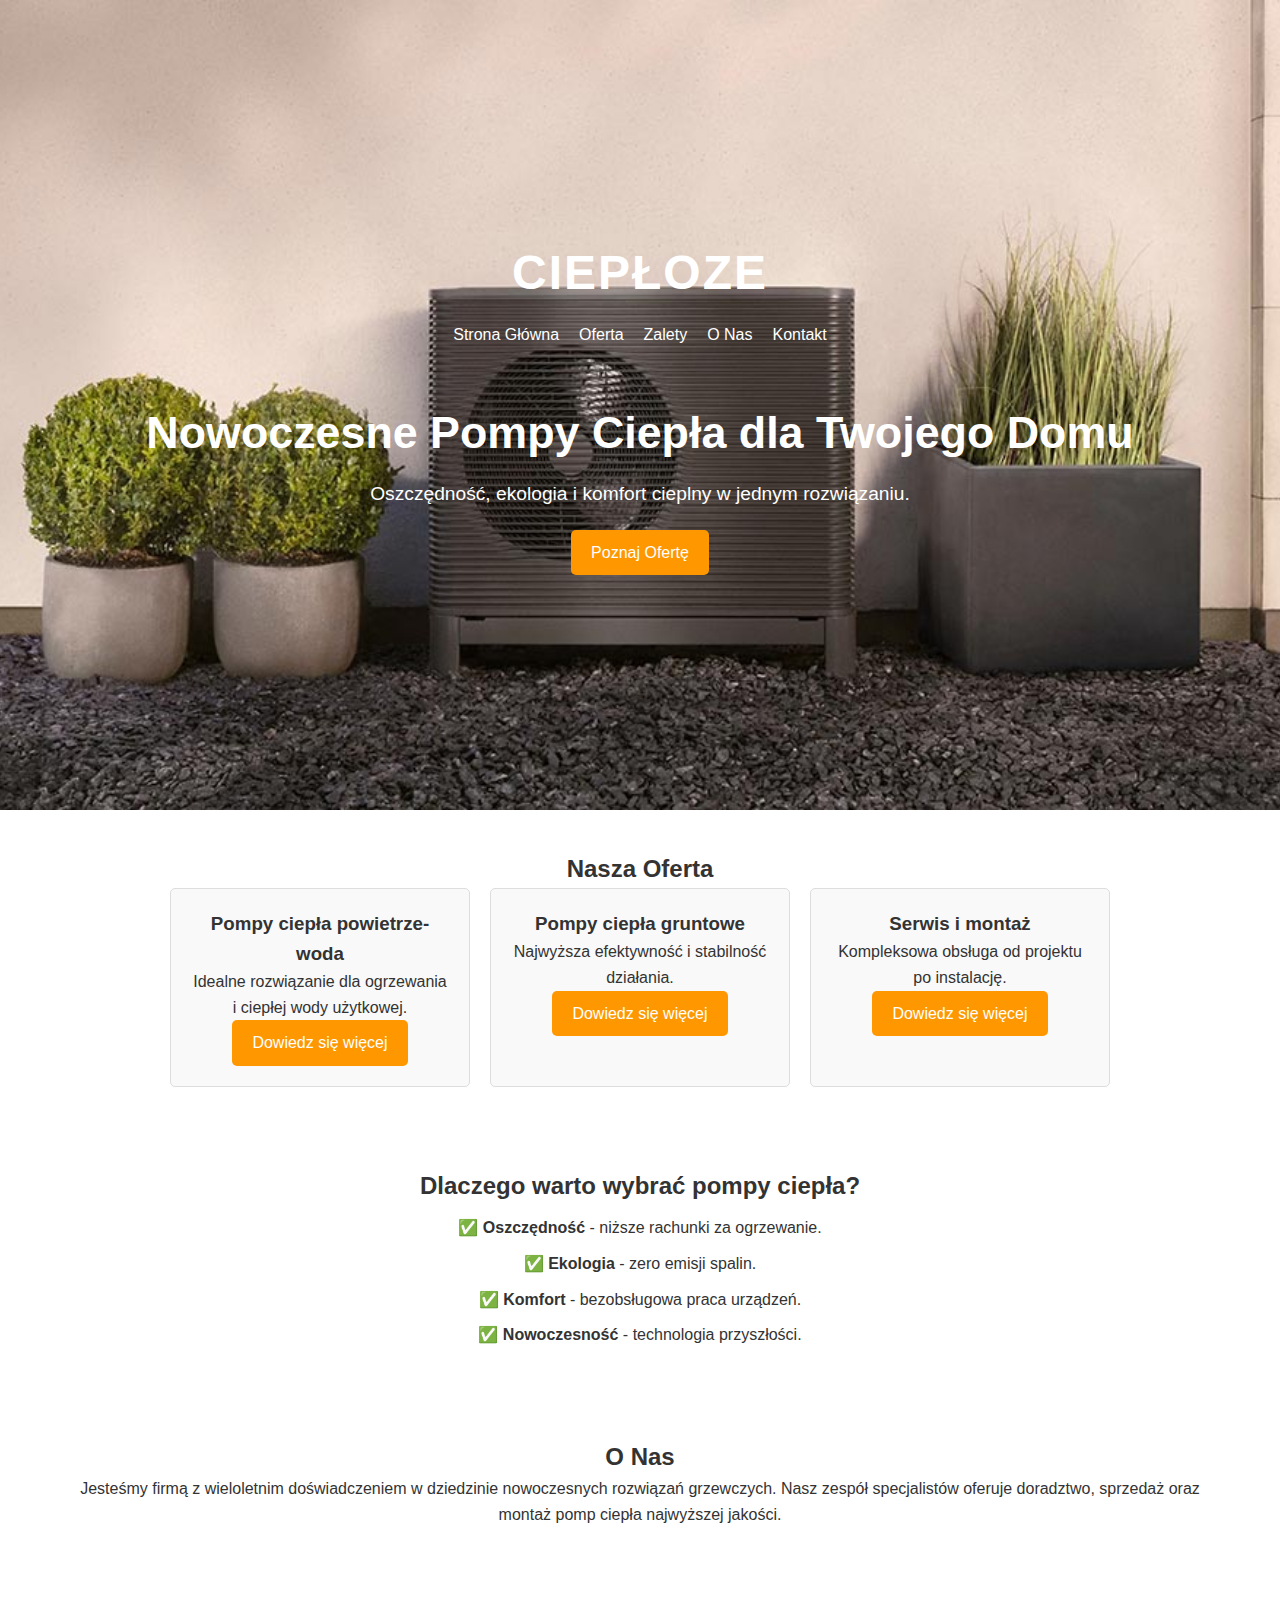
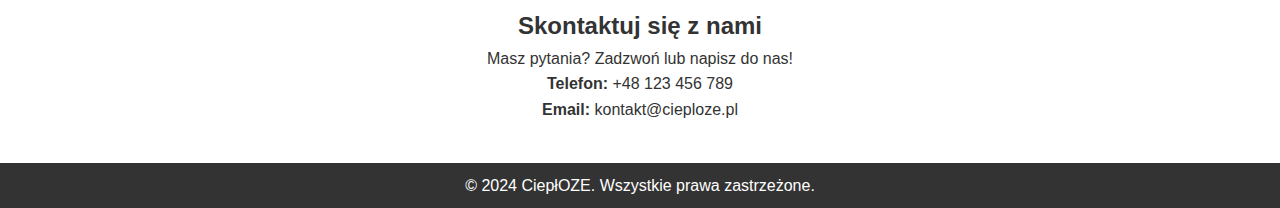
==== index.html @ ccee2fa7 "poprawki" ====
<!DOCTYPE html>
<html lang="pl">
<head>
    <meta charset="UTF-8">
    <meta name="viewport" content="width=device-width, initial-scale=1.0">
    <meta name="description" content="Profesjonalna firma zajmująca się montażem i sprzedażą pomp ciepła.">
    <title>CiepłOZE - Pompy Ciepła</title>
    <link rel="stylesheet" href="style.css">
    <link rel="icon" href="images/favicon.png" type="image/png">
</head>
<body>
    <!-- Nagłówek -->
    <header>
        <div class="container">
            <nav>
                <div class="logo">CiepłOZE</div>
                <ul>
                    <li><a href="#home">Strona Główna</a></li>
                    <li><a href="#oferta">Oferta</a></li>
                    <li><a href="#zalety">Zalety</a></li>
                    <li><a href="#onas">O Nas</a></li>
                    <li><a href="#kontakt">Kontakt</a></li>
                </ul>
            </nav>
            <div class="hero" id="home">
                <h1>Nowoczesne Pompy Ciepła dla Twojego Domu</h1>
                <p>Oszczędność, ekologia i komfort cieplny w jednym rozwiązaniu.</p>
                <a href="#oferta" class="btn">Poznaj Ofertę</a>
            </div>
        </div>
    </header>

 <!-- Sekcja Oferta -->
<section id="oferta">
    <div class="container">
        <h2>Nasza Oferta</h2>
        <div class="oferta-grid">
            <div class="oferta-item">
                <h3>Pompy ciepła powietrze-woda</h3>
                <p>Idealne rozwiązanie dla ogrzewania i ciepłej wody użytkowej.</p>
                <a href="powietrzne.html" class="btn">Dowiedz się więcej</a>
            </div>
            <div class="oferta-item">
                <h3>Pompy ciepła gruntowe</h3>
                <p>Najwyższa efektywność i stabilność działania.</p>
                <a href="gruntowe.html" class="btn">Dowiedz się więcej</a>
            </div>
            <div class="oferta-item">
                <h3>Serwis i montaż</h3>
                <p>Kompleksowa obsługa od projektu po instalację.</p>
                <a href="serwis-montaz.html" class="btn">Dowiedz się więcej</a>
            </div>
        </div>
    </div>
</section>

    <!-- Sekcja Zalety -->
    <section id="zalety">
        <div class="container">
            <h2>Dlaczego warto wybrać pompy ciepła?</h2>
            <ul class="zalety-list">
                <li>✅ <strong>Oszczędność</strong> - niższe rachunki za ogrzewanie.</li>
                <li>✅ <strong>Ekologia</strong> - zero emisji spalin.</li>
                <li>✅ <strong>Komfort</strong> - bezobsługowa praca urządzeń.</li>
                <li>✅ <strong>Nowoczesność</strong> - technologia przyszłości.</li>
            </ul>
        </div>
    </section>

    <!-- Sekcja O Nas -->
    <section id="onas">
        <div class="container">
            <h2>O Nas</h2>
            <p>Jesteśmy firmą z wieloletnim doświadczeniem w dziedzinie nowoczesnych rozwiązań grzewczych. Nasz zespół specjalistów oferuje doradztwo, sprzedaż oraz montaż pomp ciepła najwyższej jakości.</p>
        </div>
    </section>

    <!-- Sekcja Kontakt -->
    <section id="kontakt">
        <div class="container">
            <h2>Skontaktuj się z nami</h2>
            <p>Masz pytania? Zadzwoń lub napisz do nas!</p>
            <p><strong>Telefon:</strong> <a href="tel:+48123456789">+48 123 456 789</a></p>
            <p><strong>Email:</strong> <a href="mailto:kontakt@cieploze.pl">kontakt@cieploze.pl</a></p>
        </div>
    </section>

    <!-- Stopka -->
    <footer>
        <div class="container">
            <p>&copy; 2024 CiepłOZE. Wszystkie prawa zastrzeżone.</p>
        </div>
    </footer>
</body>
</html>
---- style.css ----
/* Reset */
* {
    margin: 0;
    padding: 0;
    box-sizing: border-box;
}

body {
    font-family: Arial, sans-serif;
    line-height: 1.6;
    color: #333;
}

a {
    text-decoration: none;
    color: inherit;
}

ul {
    list-style: none;
}

.container {
    width: 90%;
    max-width: 1200px;
    margin: 0 auto;
}

/* Nagłówek */
header {
    background: url('images/1.png') no-repeat center center/cover;
    color: #fff;
    text-align: center;
    padding: 20px 0;
    min-height: 90vh;
    display: flex;
    flex-direction: column;
    justify-content: center;
}

header .logo {
    font-size: 3rem; /* Powiększenie napisu */
    font-weight: bold;
    text-transform: uppercase;
    letter-spacing: 2px;
}

nav ul {
    display: flex;
    justify-content: center;
    gap: 20px;
    margin: 10px 0;
}

.hero {
    margin-top: 50px;
}

.hero h1 {
    font-size: 2.8rem;
    margin-bottom: 10px;
}

.hero p {
    font-size: 1.2rem;
    margin: 10px 0 20px;
}

.btn {
    display: inline-block;
    background: #ff9800;
    color: #fff;
    padding: 10px 20px;
    border-radius: 5px;
    transition: 0.3s;
}

.btn:hover {
    background: #e68900;
}

/* Sekcja */
section {
    padding: 40px 0;
    text-align: center;
}

.h2 {
    font-family: Arial, sans-serif; /* or any desired font */
    /* other styles */
}

.oferta-grid {
    display: flex;
    gap: 20px;
    justify-content: center;
    flex-wrap: wrap;
}

.oferta-item {
    background: #f9f9f9;
    border: 1px solid #ddd;
    padding: 20px;
    flex: 1;
    max-width: 300px;
    border-radius: 5px;
    transition: 0.3s;
}

.oferta-item:hover {
    background: #e8f4fd;
    transform: translateY(-5px);
}

.zalety-list li {
    margin: 10px 0;
}

footer {
    background: #333;
    color: #fff;
    text-align: center;
    padding: 10px 0;
}
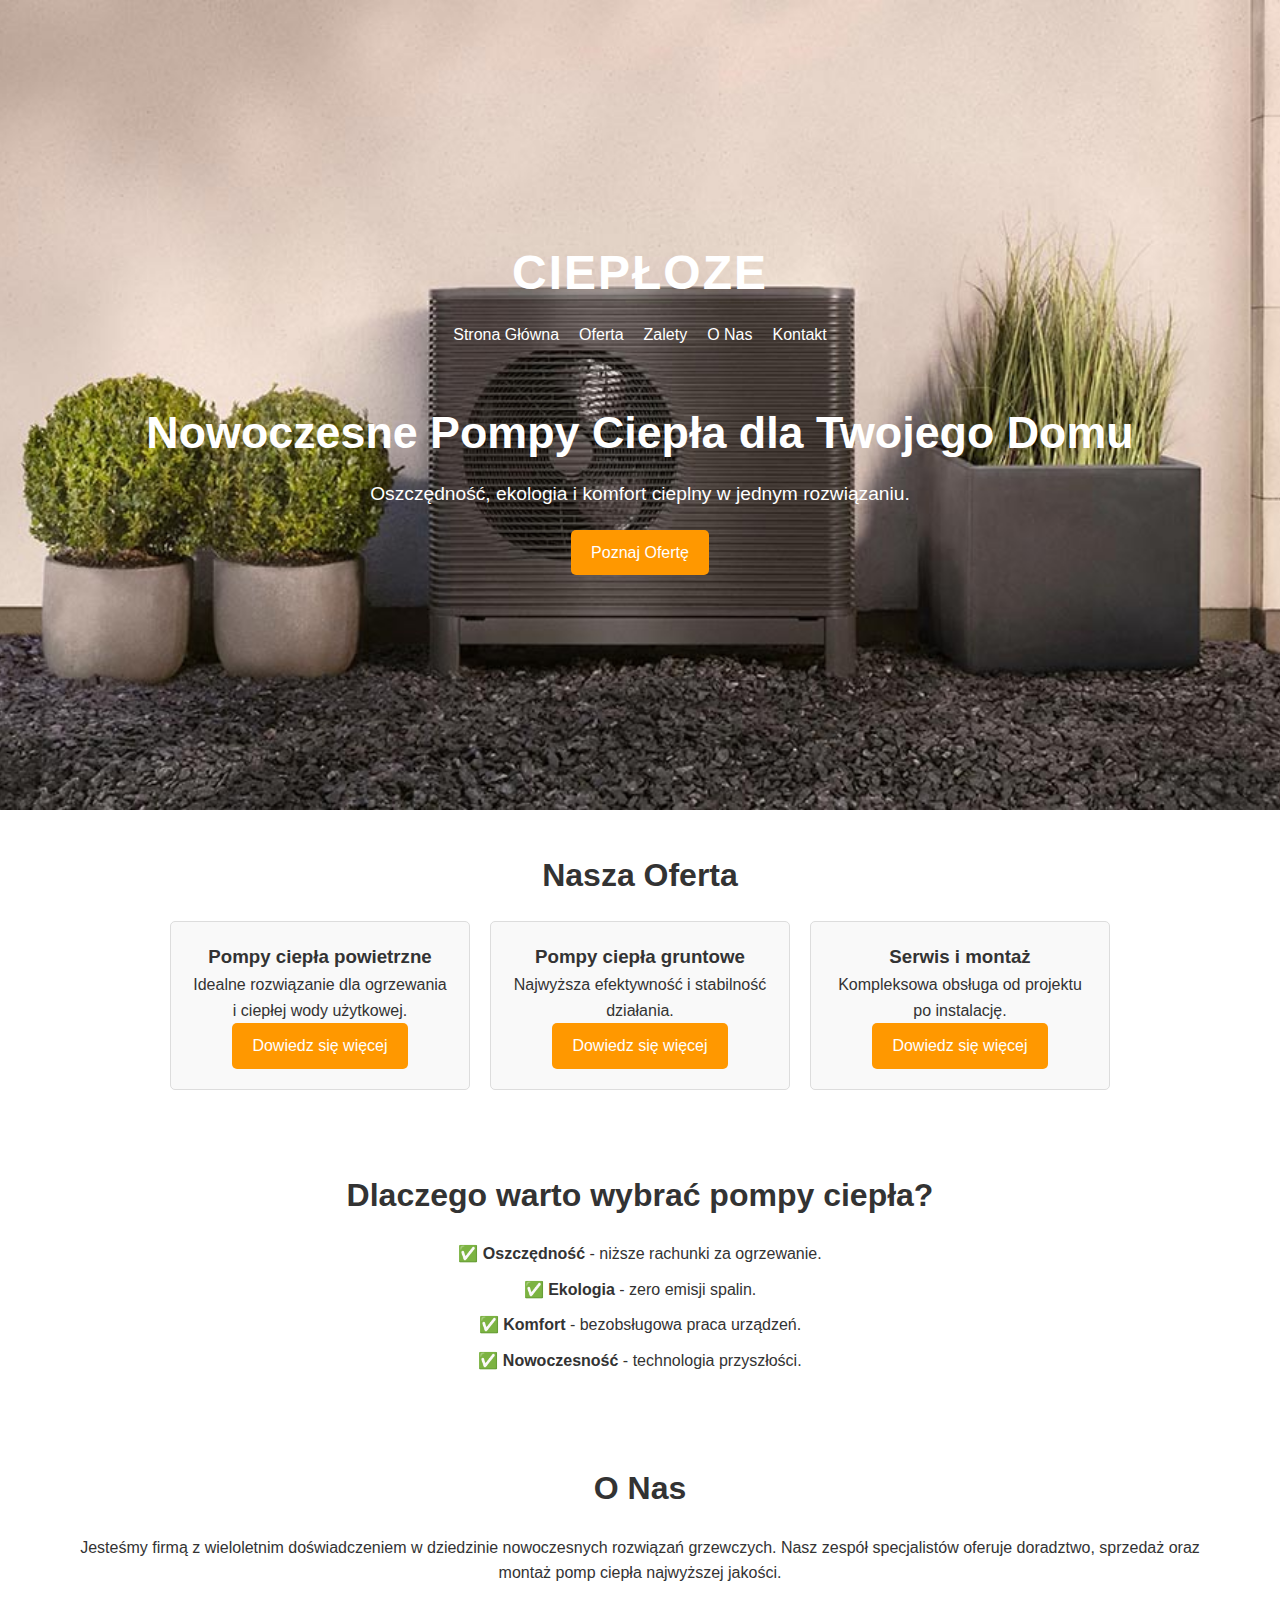
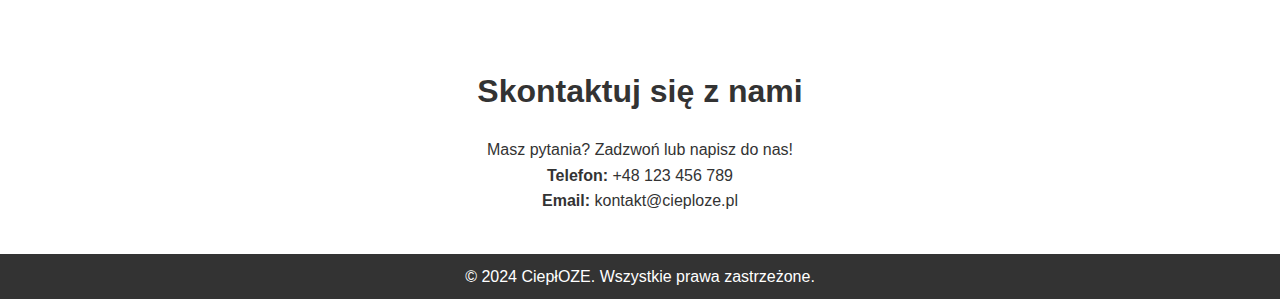
==== commit 35a2613d: "poprawki2" ====
--- a/index.html
+++ b/index.html
@@ -36,7 +36,7 @@
         <h2>Nasza Oferta</h2>
         <div class="oferta-grid">
             <div class="oferta-item">
-                <h3>Pompy ciepła powietrze-woda</h3>
+                <h3>Pompy ciepła powietrzne</h3>
                 <p>Idealne rozwiązanie dla ogrzewania i ciepłej wody użytkowej.</p>
                 <a href="powietrzne.html" class="btn">Dowiedz się więcej</a>
             </div>
--- a/style.css
+++ b/style.css
@@ -85,9 +85,9 @@
     text-align: center;
 }
 
-.h2 {
-    font-family: Arial, sans-serif; /* or any desired font */
-    /* other styles */
+h2 {
+    font-size: 2rem;
+    margin-bottom: 20px;
 }
 
 .oferta-grid {
@@ -122,3 +122,9 @@
     text-align: center;
     padding: 10px 0;
 }
+
+.title, .subtitle {
+    font-family: 'Arial', sans-serif; /* Przykładowa czcionka */
+    font-size: 24px; /* Przykładowy rozmiar czcionki */
+    font-weight: bold; /* Przykładowa grubość czcionki */
+}
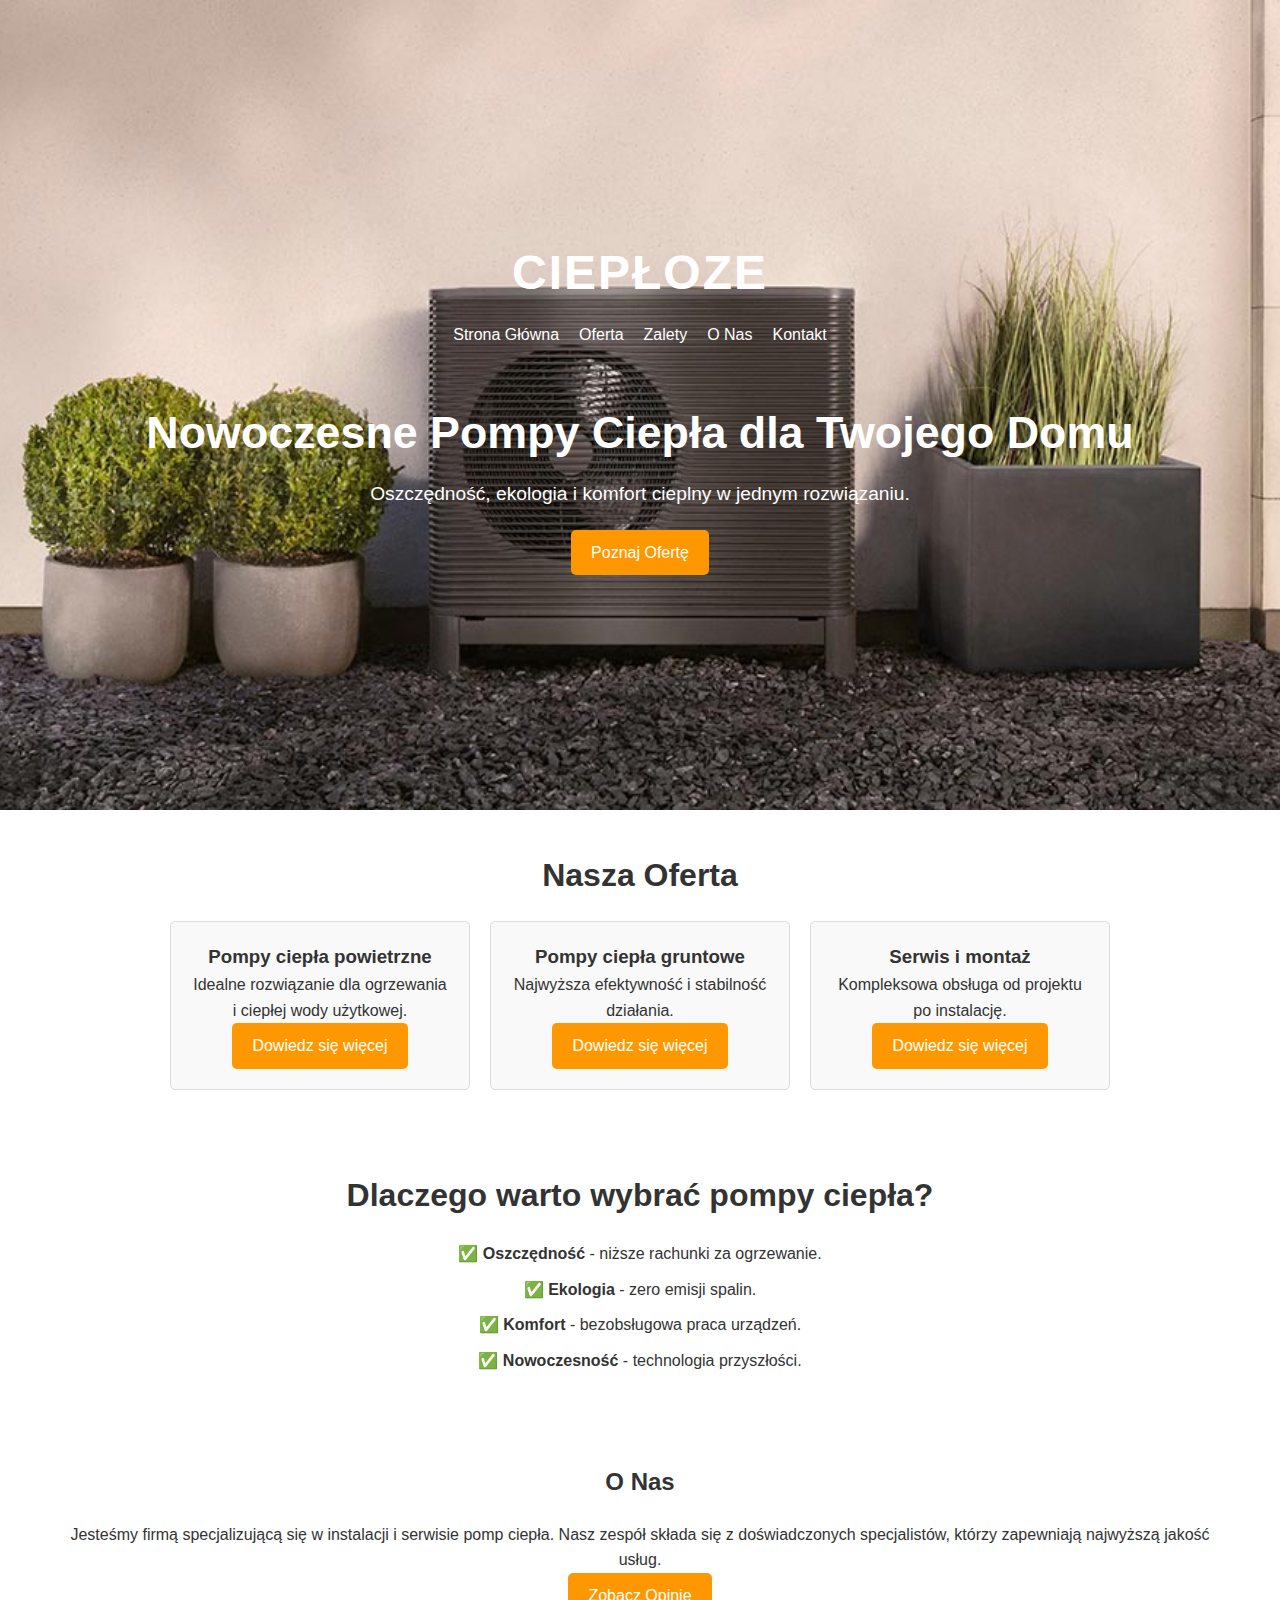
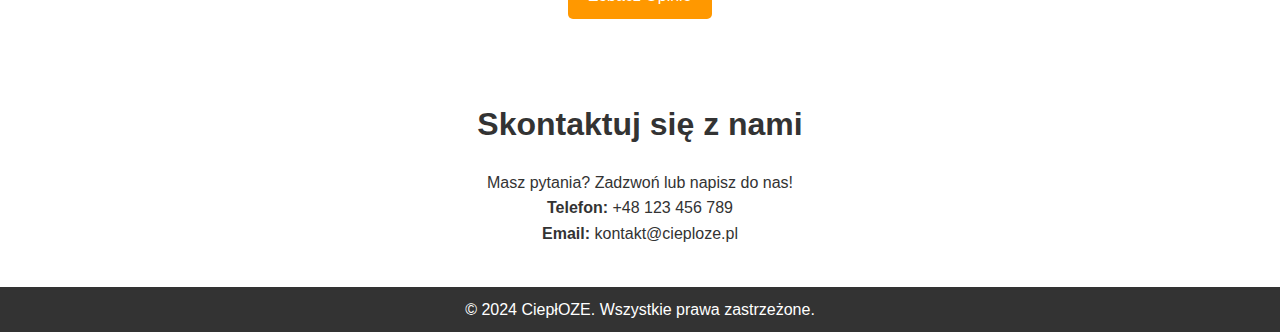
==== commit 87a64776: "poprawki3" ====
--- a/index.html
+++ b/index.html
@@ -18,7 +18,7 @@
                     <li><a href="#home">Strona Główna</a></li>
                     <li><a href="#oferta">Oferta</a></li>
                     <li><a href="#zalety">Zalety</a></li>
-                    <li><a href="#onas">O Nas</a></li>
+                    <li><a href="index.html#onas">O Nas</a></li>
                     <li><a href="#kontakt">Kontakt</a></li>
                 </ul>
             </nav>
@@ -70,8 +70,11 @@
     <!-- Sekcja O Nas -->
     <section id="onas">
         <div class="container">
-            <h2>O Nas</h2>
-            <p>Jesteśmy firmą z wieloletnim doświadczeniem w dziedzinie nowoczesnych rozwiązań grzewczych. Nasz zespół specjalistów oferuje doradztwo, sprzedaż oraz montaż pomp ciepła najwyższej jakości.</p>
+            <h2 class="title">O Nas</h2>
+            <p>
+                Jesteśmy firmą specjalizującą się w instalacji i serwisie pomp ciepła. Nasz zespół składa się z doświadczonych specjalistów, którzy zapewniają najwyższą jakość usług.
+            </p>
+            <a href="opinie.html" class="btn">Zobacz Opinie</a>
         </div>
     </section>
 
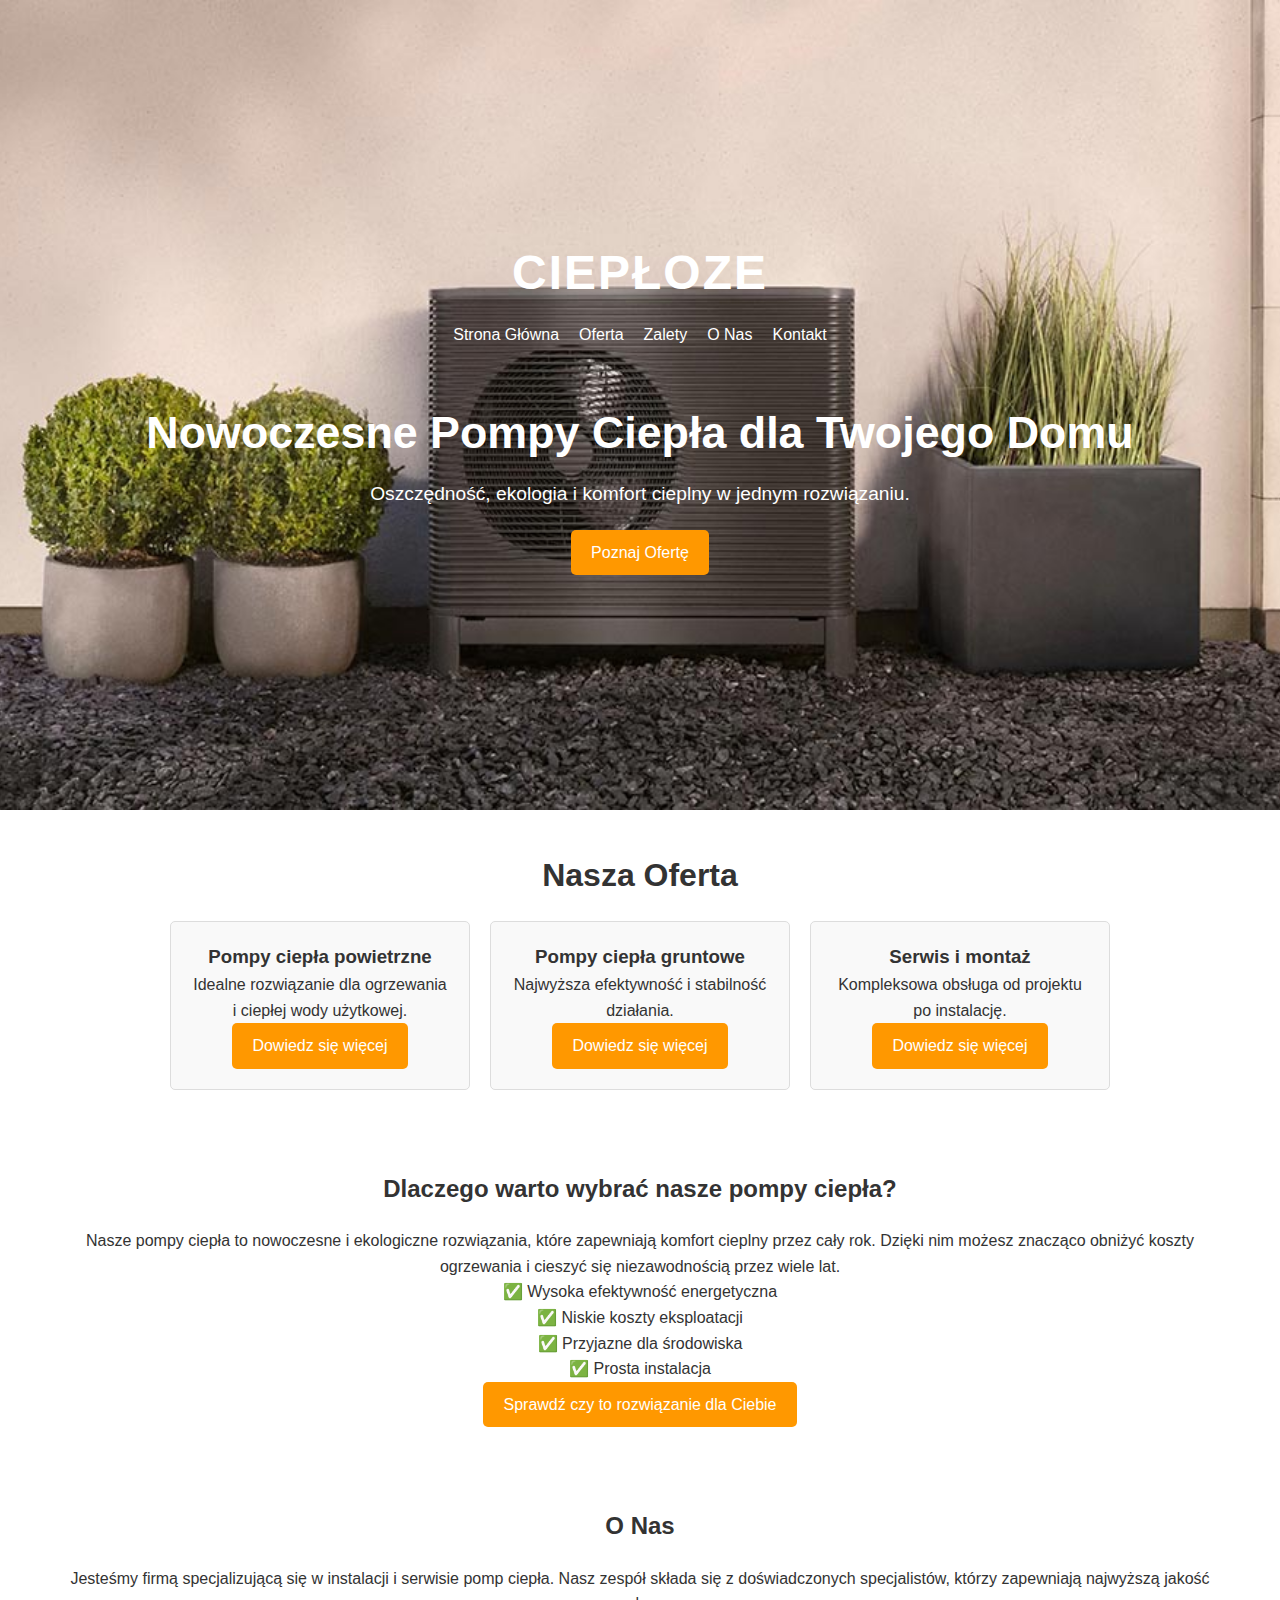
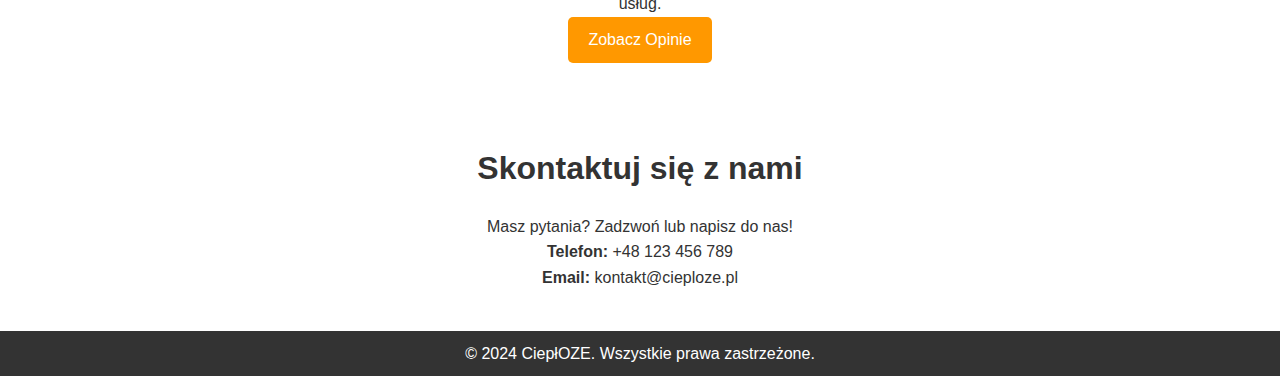
==== commit 04d4dce5: "kalkulator" ====
--- a/index.html
+++ b/index.html
@@ -57,13 +57,17 @@
     <!-- Sekcja Zalety -->
     <section id="zalety">
         <div class="container">
-            <h2>Dlaczego warto wybrać pompy ciepła?</h2>
-            <ul class="zalety-list">
-                <li>✅ <strong>Oszczędność</strong> - niższe rachunki za ogrzewanie.</li>
-                <li>✅ <strong>Ekologia</strong> - zero emisji spalin.</li>
-                <li>✅ <strong>Komfort</strong> - bezobsługowa praca urządzeń.</li>
-                <li>✅ <strong>Nowoczesność</strong> - technologia przyszłości.</li>
+            <h2 class="title">Dlaczego warto wybrać nasze pompy ciepła?</h2>
+            <p>
+                Nasze pompy ciepła to nowoczesne i ekologiczne rozwiązania, które zapewniają komfort cieplny przez cały rok. Dzięki nim możesz znacząco obniżyć koszty ogrzewania i cieszyć się niezawodnością przez wiele lat.
+            </p>
+            <ul>
+                <li>✅ Wysoka efektywność energetyczna</li>
+                <li>✅ Niskie koszty eksploatacji</li>
+                <li>✅ Przyjazne dla środowiska</li>
+                <li>✅ Prosta instalacja</li>
             </ul>
+            <a href="https://cieplo.net/" class="btn">Sprawdź czy to rozwiązanie dla Ciebie</a>
         </div>
     </section>
 
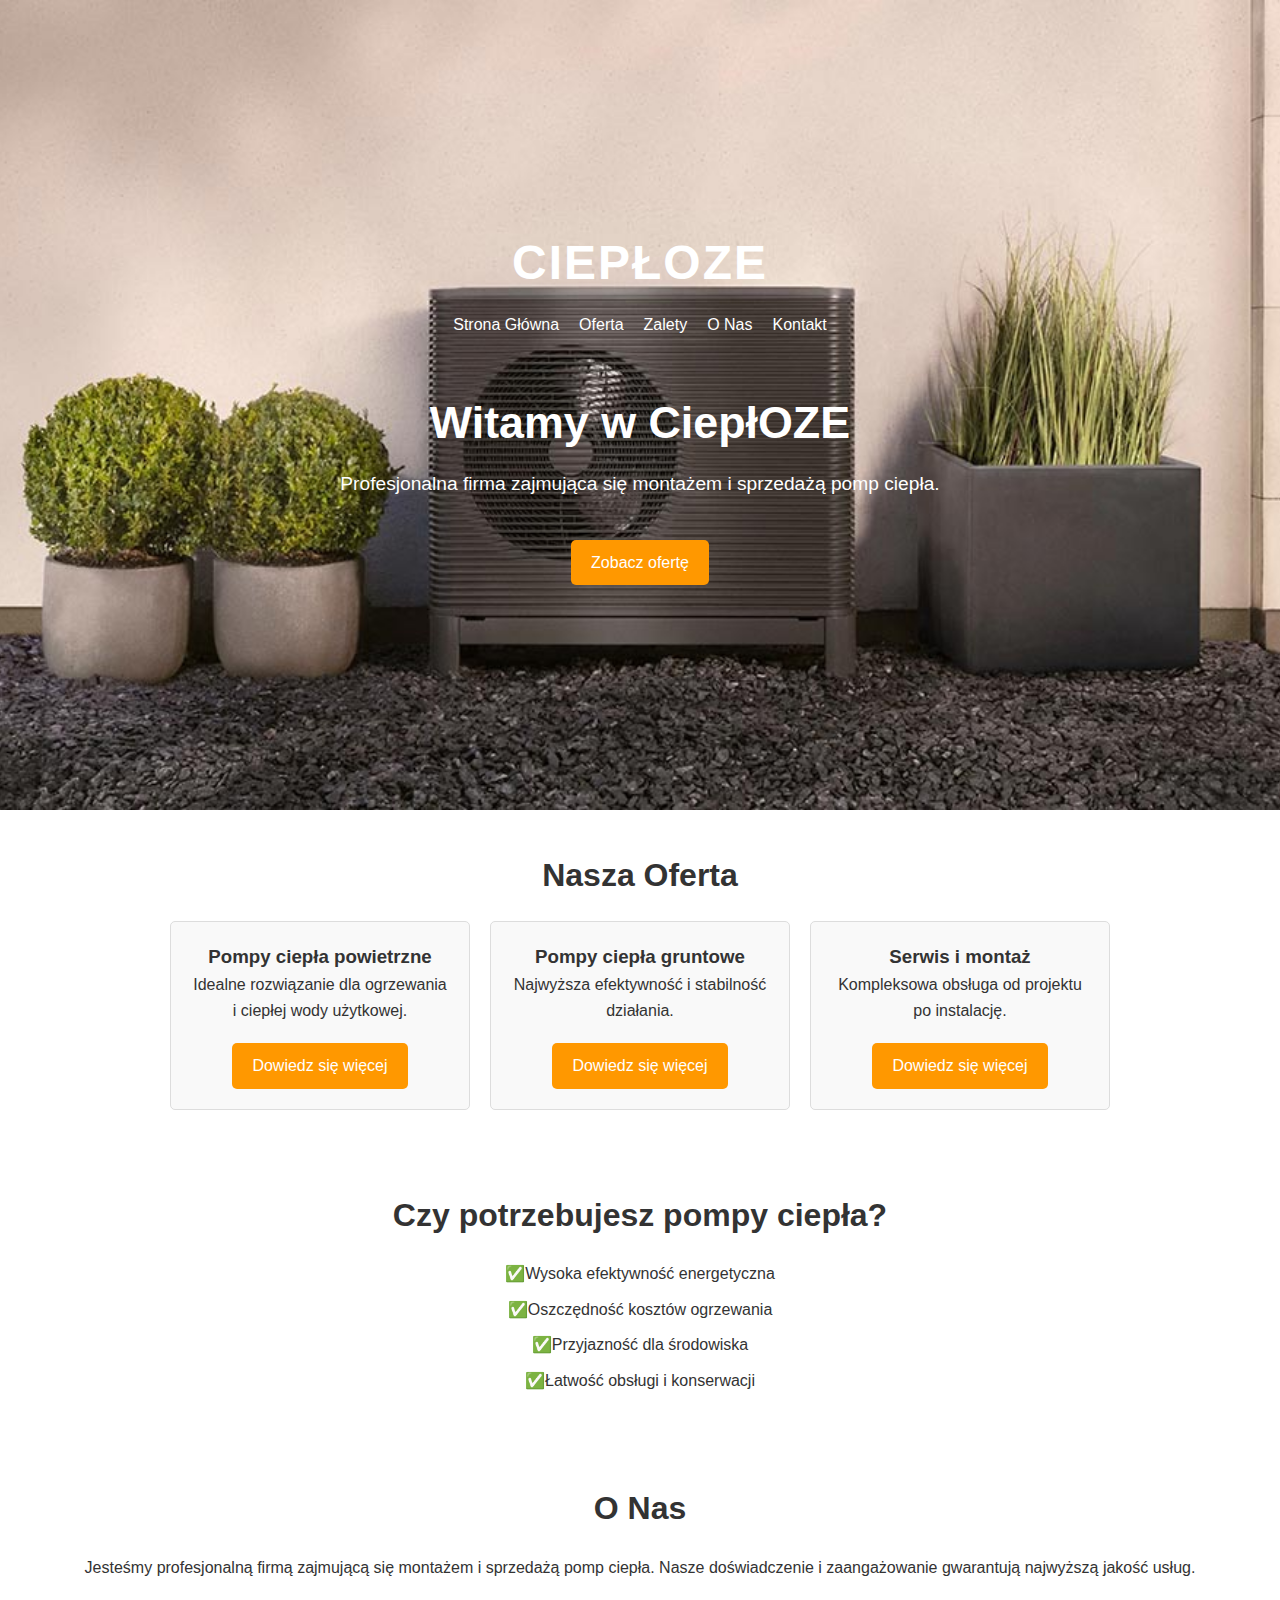
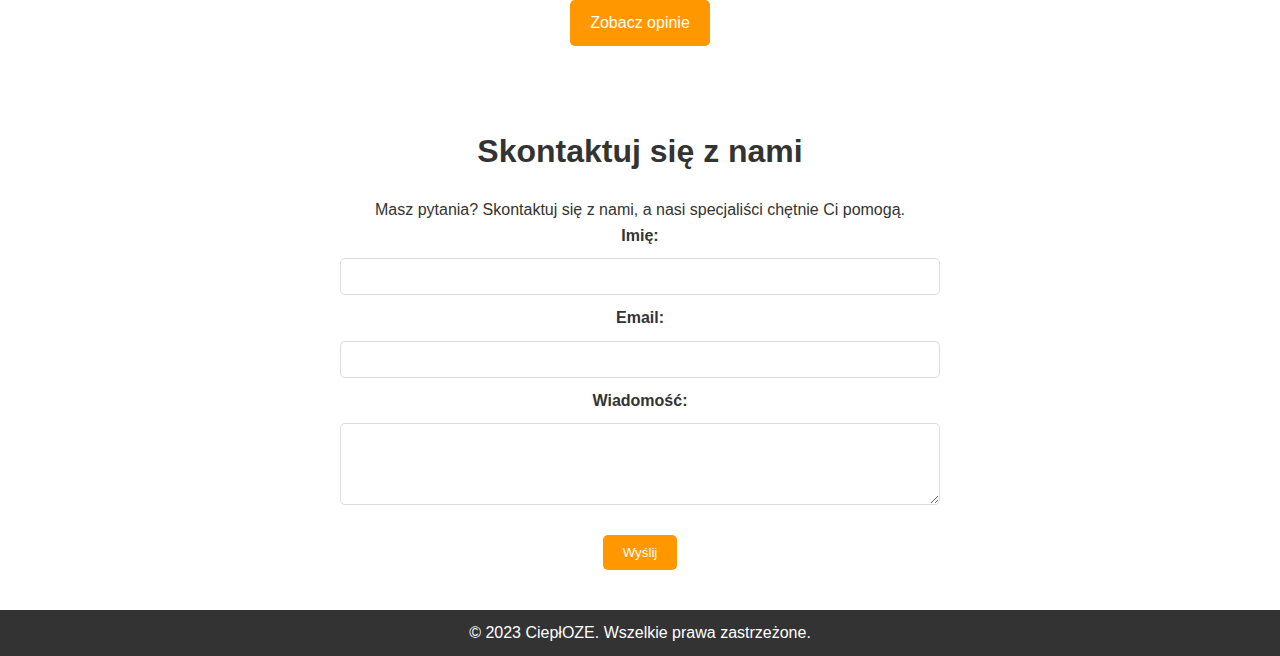
==== commit 91d2b865: "poprawki" ====
--- a/index.html
+++ b/index.html
@@ -22,81 +22,80 @@
                     <li><a href="#kontakt">Kontakt</a></li>
                 </ul>
             </nav>
-            <div class="hero" id="home">
-                <h1>Nowoczesne Pompy Ciepła dla Twojego Domu</h1>
-                <p>Oszczędność, ekologia i komfort cieplny w jednym rozwiązaniu.</p>
-                <a href="#oferta" class="btn">Poznaj Ofertę</a>
+            <div class="hero">
+                <h1>Witamy w CiepłOZE</h1>
+                <p>Profesjonalna firma zajmująca się montażem i sprzedażą pomp ciepła.</p>
+                <a href="#oferta" class="btn">Zobacz ofertę</a>
             </div>
         </div>
     </header>
 
- <!-- Sekcja Oferta -->
-<section id="oferta">
-    <div class="container">
-        <h2>Nasza Oferta</h2>
-        <div class="oferta-grid">
-            <div class="oferta-item">
-                <h3>Pompy ciepła powietrzne</h3>
-                <p>Idealne rozwiązanie dla ogrzewania i ciepłej wody użytkowej.</p>
-                <a href="powietrzne.html" class="btn">Dowiedz się więcej</a>
-            </div>
-            <div class="oferta-item">
-                <h3>Pompy ciepła gruntowe</h3>
-                <p>Najwyższa efektywność i stabilność działania.</p>
-                <a href="gruntowe.html" class="btn">Dowiedz się więcej</a>
-            </div>
-            <div class="oferta-item">
-                <h3>Serwis i montaż</h3>
-                <p>Kompleksowa obsługa od projektu po instalację.</p>
-                <a href="serwis-montaz.html" class="btn">Dowiedz się więcej</a>
+    <!-- Sekcja Nasza Oferta -->
+    <section id="oferta">
+        <div class="container">
+            <h2>Nasza Oferta</h2>
+            <div class="oferta-grid">
+                <div class="oferta-item">
+                    <h3>Pompy ciepła powietrzne</h3>
+                    <p>Idealne rozwiązanie dla ogrzewania i ciepłej wody użytkowej.</p>
+                    <a href="powietrzne.html" class="btn">Dowiedz się więcej</a>
+                </div>
+                <div class="oferta-item">
+                    <h3>Pompy ciepła gruntowe</h3>
+                    <p>Najwyższa efektywność i stabilność działania.</p>
+                    <a href="gruntowe.html" class="btn">Dowiedz się więcej</a>
+                </div>
+                <div class="oferta-item">
+                    <h3>Serwis i montaż</h3>
+                    <p>Kompleksowa obsługa od projektu po instalację.</p>
+                    <a href="serwis-montaz.html" class="btn">Dowiedz się więcej</a>
+                </div>
             </div>
         </div>
-    </div>
-</section>
+    </section>
 
     <!-- Sekcja Zalety -->
     <section id="zalety">
         <div class="container">
-            <h2 class="title">Dlaczego warto wybrać nasze pompy ciepła?</h2>
-            <p>
-                Nasze pompy ciepła to nowoczesne i ekologiczne rozwiązania, które zapewniają komfort cieplny przez cały rok. Dzięki nim możesz znacząco obniżyć koszty ogrzewania i cieszyć się niezawodnością przez wiele lat.
-            </p>
-            <ul>
-                <li>✅ Wysoka efektywność energetyczna</li>
-                <li>✅ Niskie koszty eksploatacji</li>
-                <li>✅ Przyjazne dla środowiska</li>
-                <li>✅ Prosta instalacja</li>
+            <h2>Czy potrzebujesz pompy ciepła?</h2>
+            <ul class="zalety-list">
+                <li>✅Wysoka efektywność energetyczna</li>
+                <li>✅Oszczędność kosztów ogrzewania</li>
+                <li>✅Przyjazność dla środowiska</li>
+                <li>✅Łatwość obsługi i konserwacji</li>
             </ul>
-            <a href="https://cieplo.net/" class="btn">Sprawdź czy to rozwiązanie dla Ciebie</a>
         </div>
     </section>
 
     <!-- Sekcja O Nas -->
     <section id="onas">
         <div class="container">
-            <h2 class="title">O Nas</h2>
-            <p>
-                Jesteśmy firmą specjalizującą się w instalacji i serwisie pomp ciepła. Nasz zespół składa się z doświadczonych specjalistów, którzy zapewniają najwyższą jakość usług.
-            </p>
-            <a href="opinie.html" class="btn">Zobacz Opinie</a>
+            <h2>O Nas</h2>
+            <p>Jesteśmy profesjonalną firmą zajmującą się montażem i sprzedażą pomp ciepła. Nasze doświadczenie i zaangażowanie gwarantują najwyższą jakość usług.</p>
+            <a href="opinie.html" class="btn">Zobacz opinie</a>
         </div>
     </section>
 
-    <!-- Sekcja Kontakt -->
+    <!-- Sekcja Skontaktuj się z nami -->
     <section id="kontakt">
         <div class="container">
             <h2>Skontaktuj się z nami</h2>
-            <p>Masz pytania? Zadzwoń lub napisz do nas!</p>
-            <p><strong>Telefon:</strong> <a href="tel:+48123456789">+48 123 456 789</a></p>
-            <p><strong>Email:</strong> <a href="mailto:kontakt@cieploze.pl">kontakt@cieploze.pl</a></p>
+            <p>Masz pytania? Skontaktuj się z nami, a nasi specjaliści chętnie Ci pomogą.</p>
+            <form action="mailto:kontakt@cieploze.pl" method="post" enctype="text/plain">
+                <label for="name">Imię:</label>
+                <input type="text" id="name" name="name" required>
+                <label for="email">Email:</label>
+                <input type="email" id="email" name="email" required>
+                <label for="message">Wiadomość:</label>
+                <textarea id="message" name="message" rows="4" required></textarea>
+                <button type="submit" class="btn">Wyślij</button>
+            </form>
         </div>
     </section>
 
     <!-- Stopka -->
     <footer>
-        <div class="container">
-            <p>&copy; 2024 CiepłOZE. Wszystkie prawa zastrzeżone.</p>
-        </div>
+        <p>&copy; 2023 CiepłOZE. Wszelkie prawa zastrzeżone.</p>
     </footer>
 </body>
 </html>
--- a/style.css
+++ b/style.css
@@ -39,7 +39,7 @@
 }
 
 header .logo {
-    font-size: 3rem; /* Powiększenie napisu */
+    font-size: 3rem;
     font-weight: bold;
     text-transform: uppercase;
     letter-spacing: 2px;
@@ -73,6 +73,8 @@
     padding: 10px 20px;
     border-radius: 5px;
     transition: 0.3s;
+    text-align: center;
+    margin-top: 20px;
 }
 
 .btn:hover {
@@ -124,7 +126,83 @@
 }
 
 .title, .subtitle {
-    font-family: 'Arial', sans-serif; /* Przykładowa czcionka */
-    font-size: 24px; /* Przykładowy rozmiar czcionki */
-    font-weight: bold; /* Przykładowa grubość czcionki */
-}
+    font-family: 'Arial', sans-serif;
+    font-size: 24px;
+    font-weight: bold;
+}
+
+#serwis-montaz .grid {
+    display: flex;
+    flex-wrap: wrap;
+    gap: 20px;
+    justify-content: center;
+}
+
+#serwis-montaz .panel {
+    background: #f9f9f9;
+    border: 1px solid #ddd;
+    padding: 20px;
+    flex: 1 1 calc(33.333% - 40px);
+    max-width: calc(33.333% - 40px);
+    border-radius: 5px;
+    transition: 0.3s;
+    box-sizing: border-box;
+}
+
+#serwis-montaz .panel:hover {
+    background: #e8f4fd;
+    transform: translateY(-5px);
+}
+
+@media (max-width: 768px) {
+    #serwis-montaz .panel {
+        flex: 1 1 calc(50% - 20px);
+        max-width: calc(50% - 20px);
+    }
+}
+
+@media (max-width: 480px) {
+    #serwis-montaz .panel {
+        flex: 1 1 100%;
+        max-width: 100%;
+    }
+}
+
+#kontakt {
+    padding: 40px 0;
+    text-align: center;
+}
+
+#kontakt form {
+    display: flex;
+    flex-direction: column;
+    align-items: center;
+    gap: 10px;
+    max-width: 600px;
+    margin: 0 auto;
+}
+
+#kontakt label {
+    font-weight: bold;
+}
+
+#kontakt input, #kontakt textarea {
+    width: 100%;
+    padding: 10px;
+    border: 1px solid #ddd;
+    border-radius: 5px;
+}
+
+#kontakt button {
+    background: #ff9800;
+    color: #fff;
+    padding: 10px 20px;
+    border: none;
+    border-radius: 5px;
+    cursor: pointer;
+    transition: 0.3s;
+}
+
+#kontakt button:hover {
+    background: #e68900;
+}
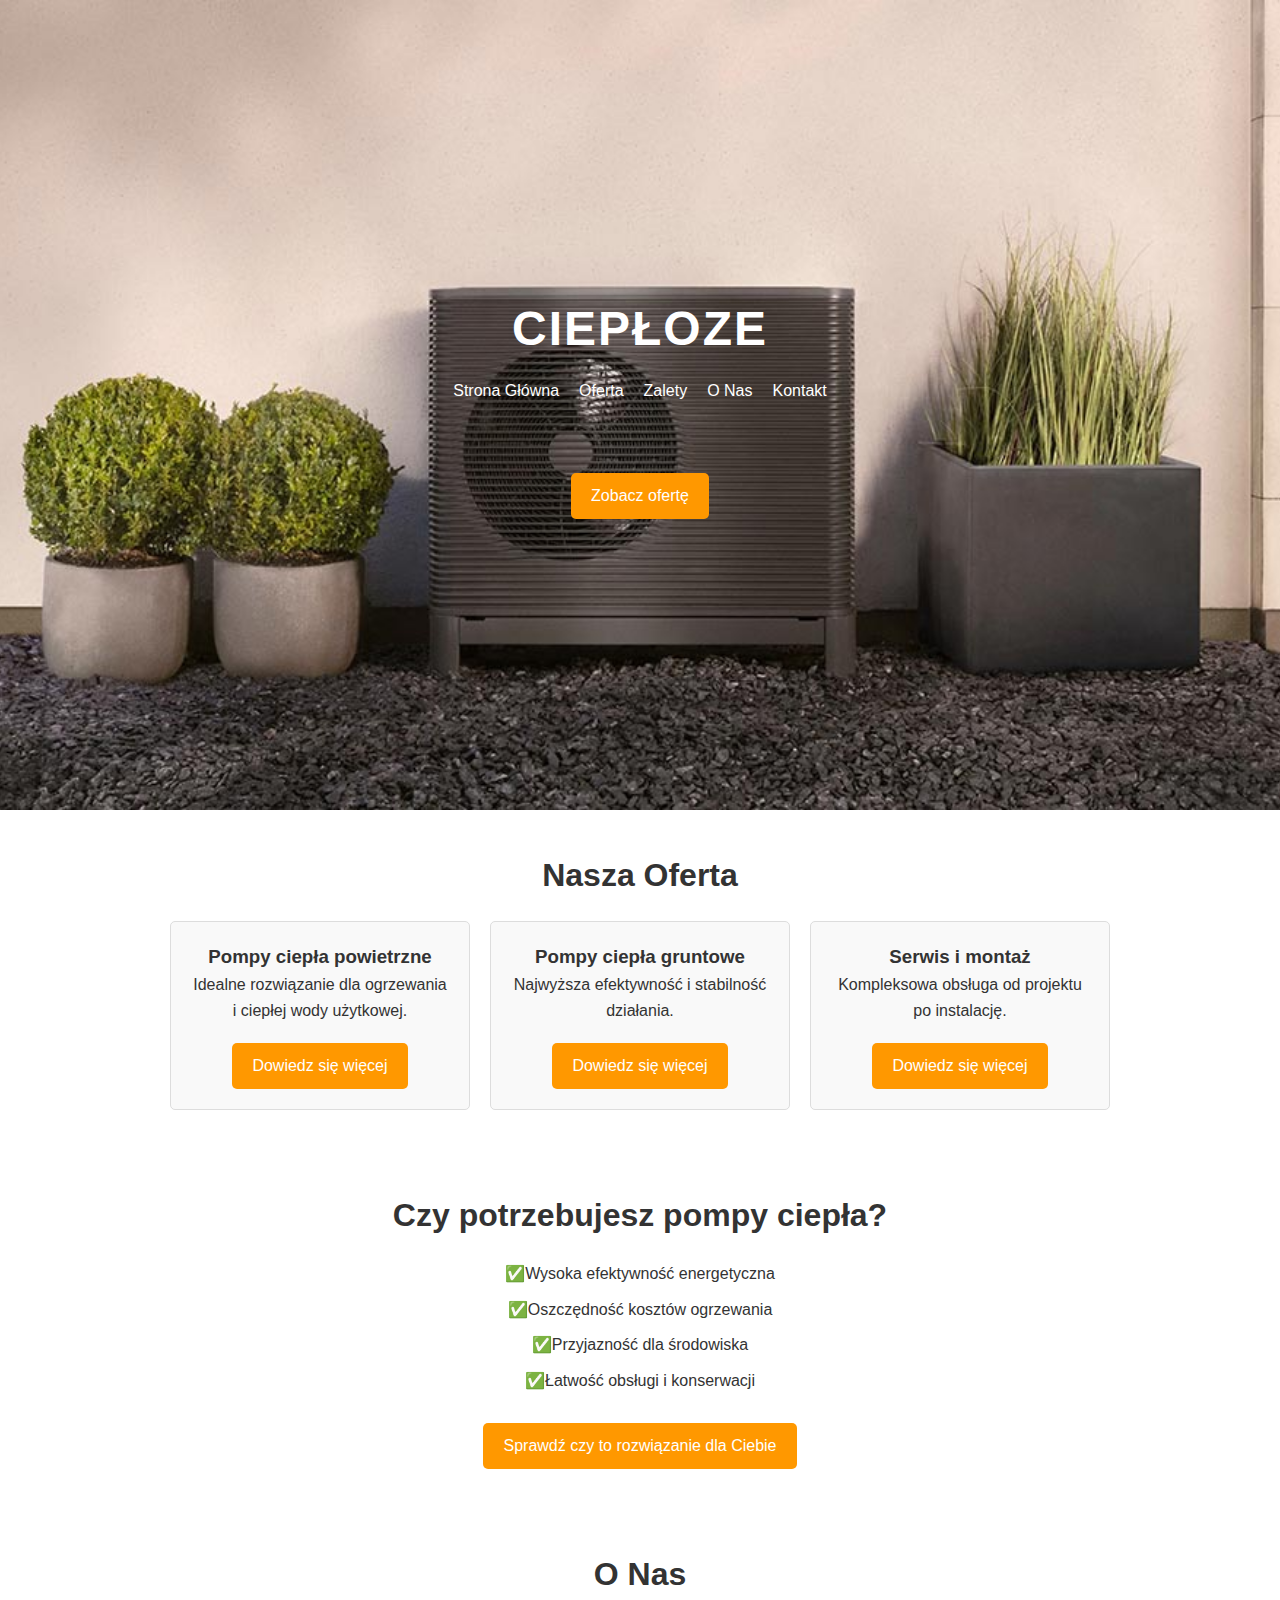
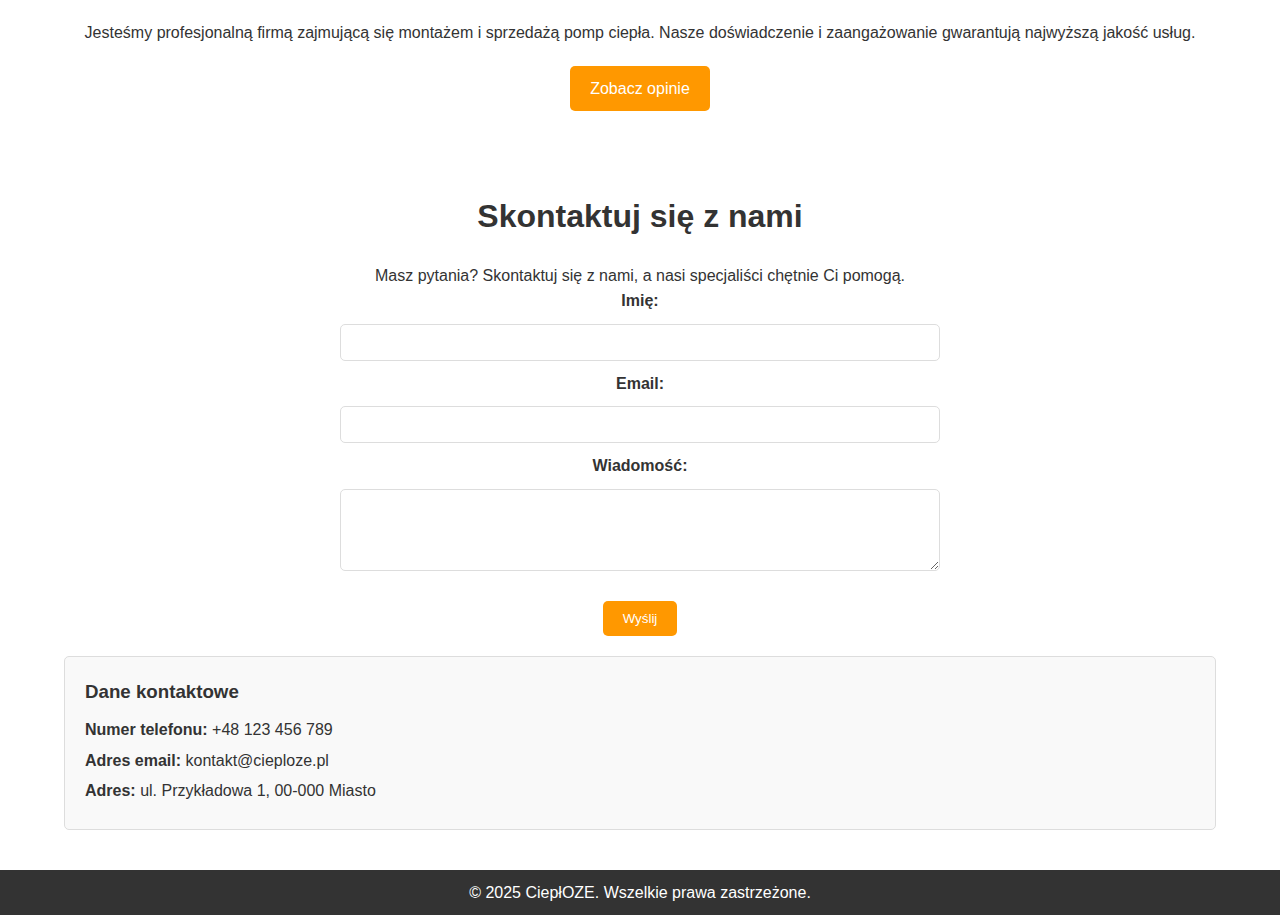
==== commit 3da63e9e: "poprawki6" ====
--- a/index.html
+++ b/index.html
@@ -23,8 +23,8 @@
                 </ul>
             </nav>
             <div class="hero">
-                <h1>Witamy w CiepłOZE</h1>
-                <p>Profesjonalna firma zajmująca się montażem i sprzedażą pomp ciepła.</p>
+                <h1></h1>
+                <p></p>
                 <a href="#oferta" class="btn">Zobacz ofertę</a>
             </div>
         </div>
@@ -64,6 +64,7 @@
                 <li>✅Przyjazność dla środowiska</li>
                 <li>✅Łatwość obsługi i konserwacji</li>
             </ul>
+            <a href="https://cieplo.net/" class="btn">Sprawdź czy to rozwiązanie dla Ciebie</a>
         </div>
     </section>
 
@@ -90,12 +91,18 @@
                 <textarea id="message" name="message" rows="4" required></textarea>
                 <button type="submit" class="btn">Wyślij</button>
             </form>
+            <div class="contact-info">
+                <h3>Dane kontaktowe</h3>
+                <p><strong>Numer telefonu:</strong> +48 123 456 789</p>
+                <p><strong>Adres email:</strong> kontakt@cieploze.pl</p>
+                <p><strong>Adres:</strong> ul. Przykładowa 1, 00-000 Miasto</p>
+            </div>
         </div>
     </section>
 
     <!-- Stopka -->
     <footer>
-        <p>&copy; 2023 CiepłOZE. Wszelkie prawa zastrzeżone.</p>
+        <p>&copy; 2025 CiepłOZE. Wszelkie prawa zastrzeżone.</p>
     </footer>
 </body>
 </html>
--- a/style.css
+++ b/style.css
@@ -206,3 +206,20 @@
 #kontakt button:hover {
     background: #e68900;
 }
+
+.contact-info {
+    margin-top: 20px;
+    padding: 20px;
+    background: #f9f9f9;
+    border: 1px solid #ddd;
+    border-radius: 5px;
+    text-align: left;
+}
+
+.contact-info h3 {
+    margin-bottom: 10px;
+}
+
+.contact-info p {
+    margin: 5px 0;
+}
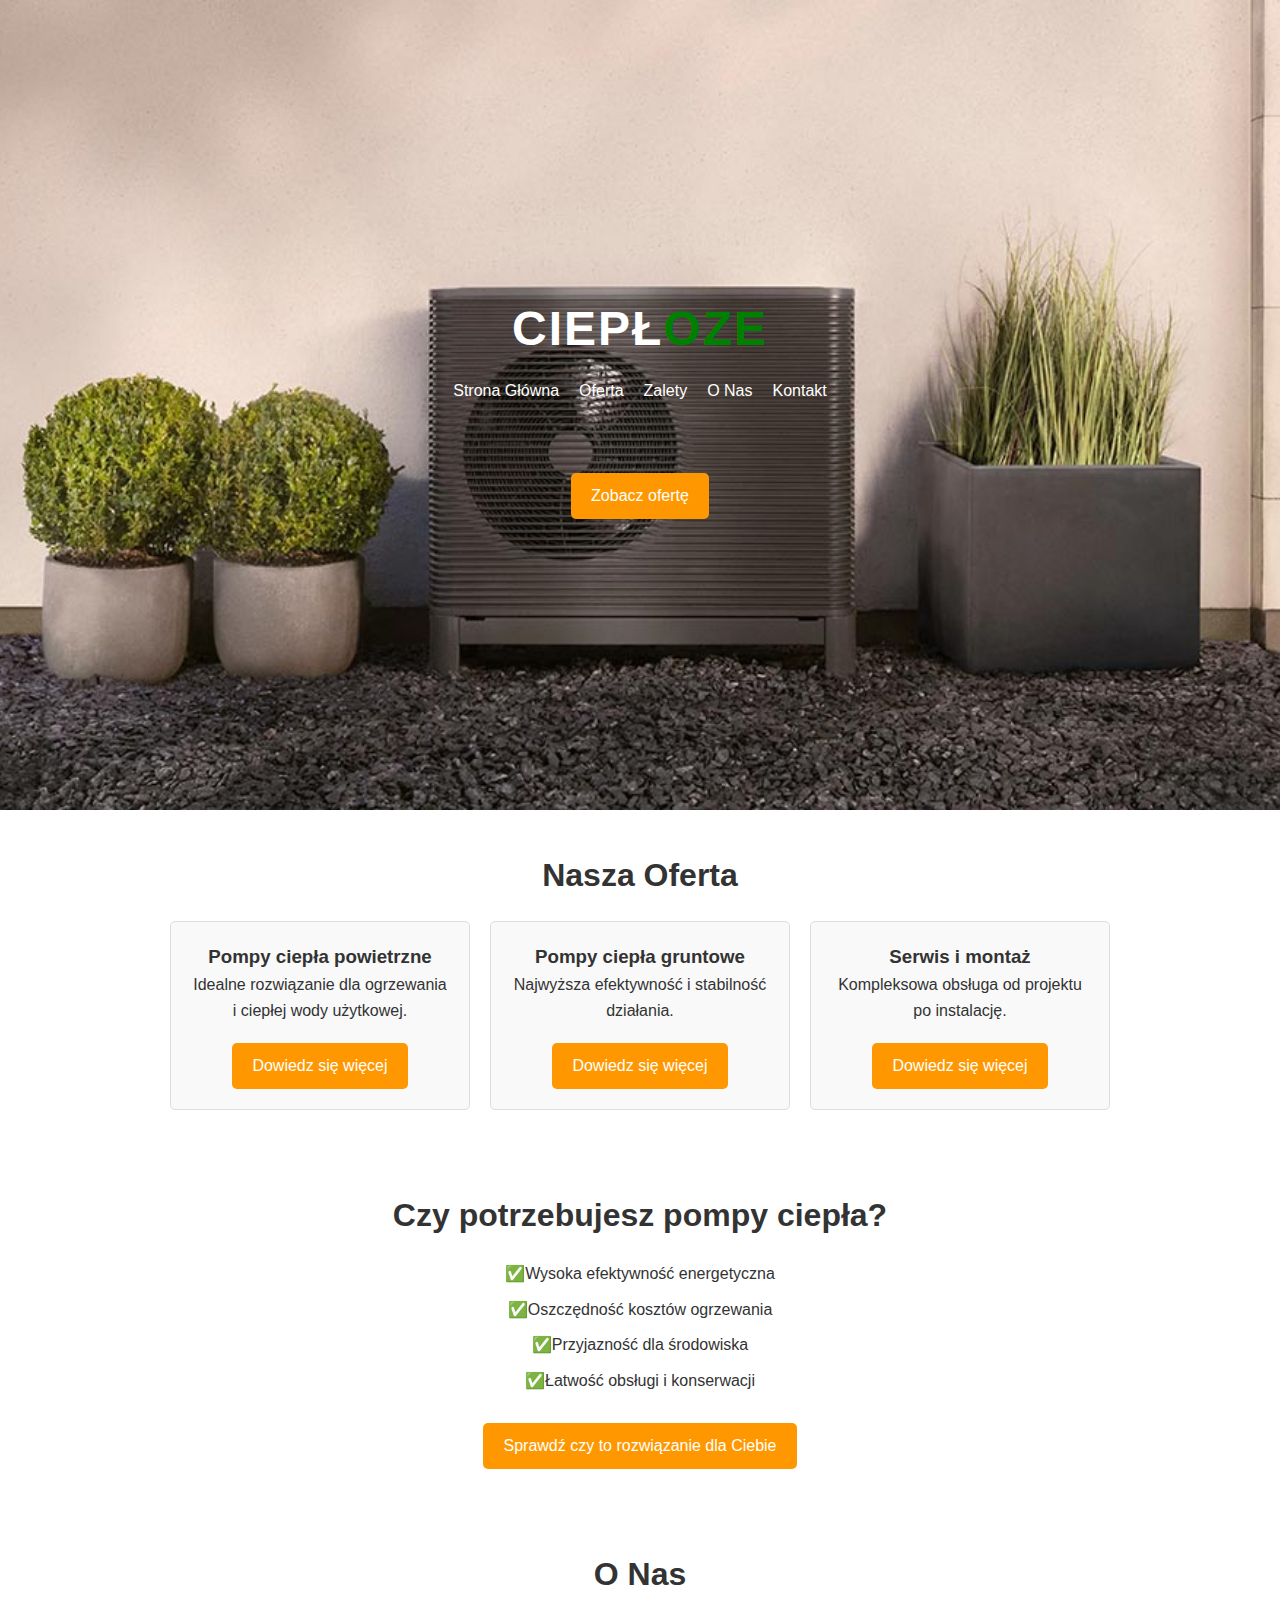
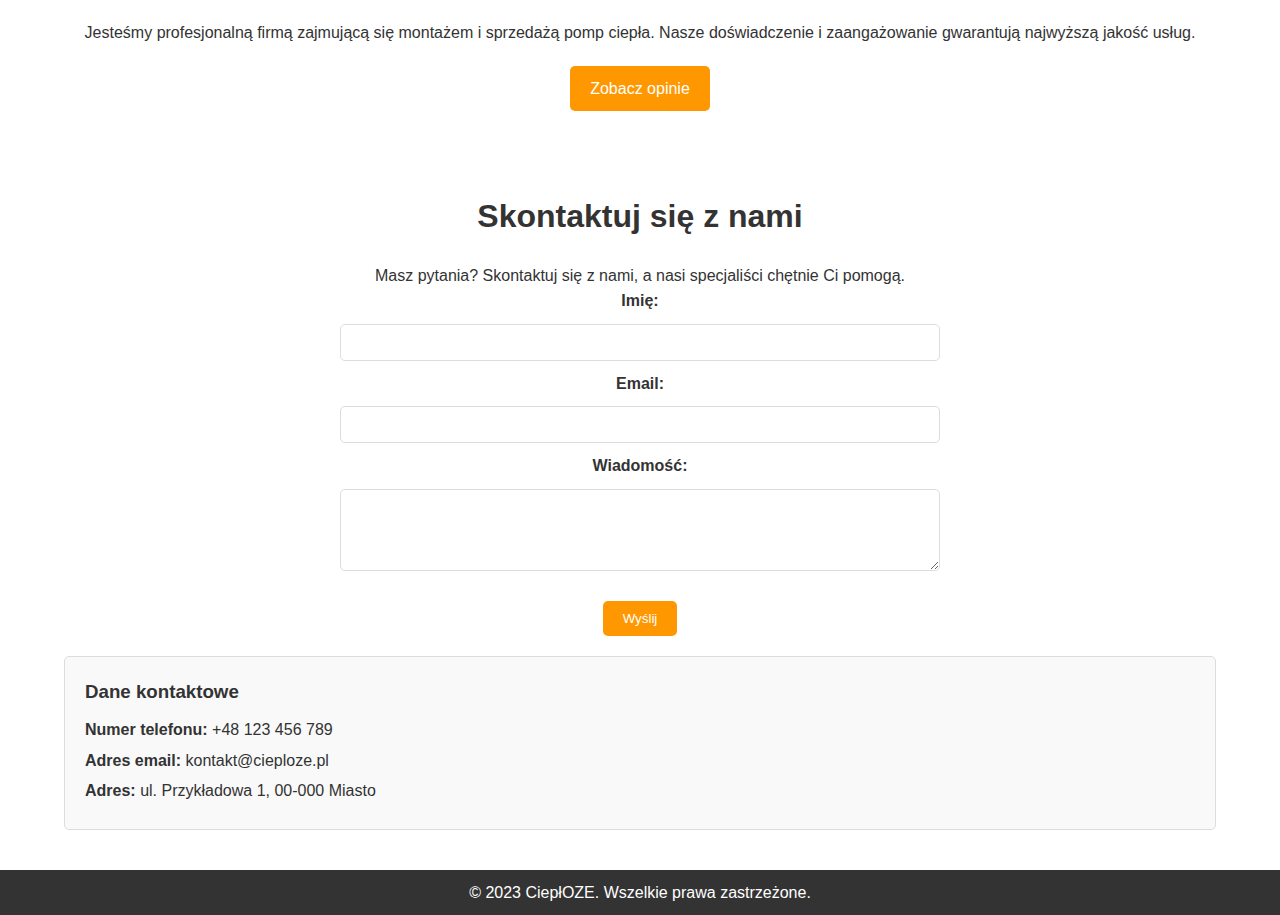
==== commit 534a1b23: "poprawki7" ====
--- a/index.html
+++ b/index.html
@@ -13,7 +13,7 @@
     <header>
         <div class="container">
             <nav>
-                <div class="logo">CiepłOZE</div>
+                <div class="logo">Ciepł<span>OZE</span></div>
                 <ul>
                     <li><a href="#home">Strona Główna</a></li>
                     <li><a href="#oferta">Oferta</a></li>
@@ -23,8 +23,6 @@
                 </ul>
             </nav>
             <div class="hero">
-                <h1></h1>
-                <p></p>
                 <a href="#oferta" class="btn">Zobacz ofertę</a>
             </div>
         </div>
@@ -102,7 +100,7 @@
 
     <!-- Stopka -->
     <footer>
-        <p>&copy; 2025 CiepłOZE. Wszelkie prawa zastrzeżone.</p>
+        <p>&copy; 2023 Ciepł<span>OZE</span>. Wszelkie prawa zastrzeżone.</p>
     </footer>
 </body>
 </html>
--- a/style.css
+++ b/style.css
@@ -45,6 +45,10 @@
     letter-spacing: 2px;
 }
 
+.logo span {
+    color: green;
+}
+
 nav ul {
     display: flex;
     justify-content: center;
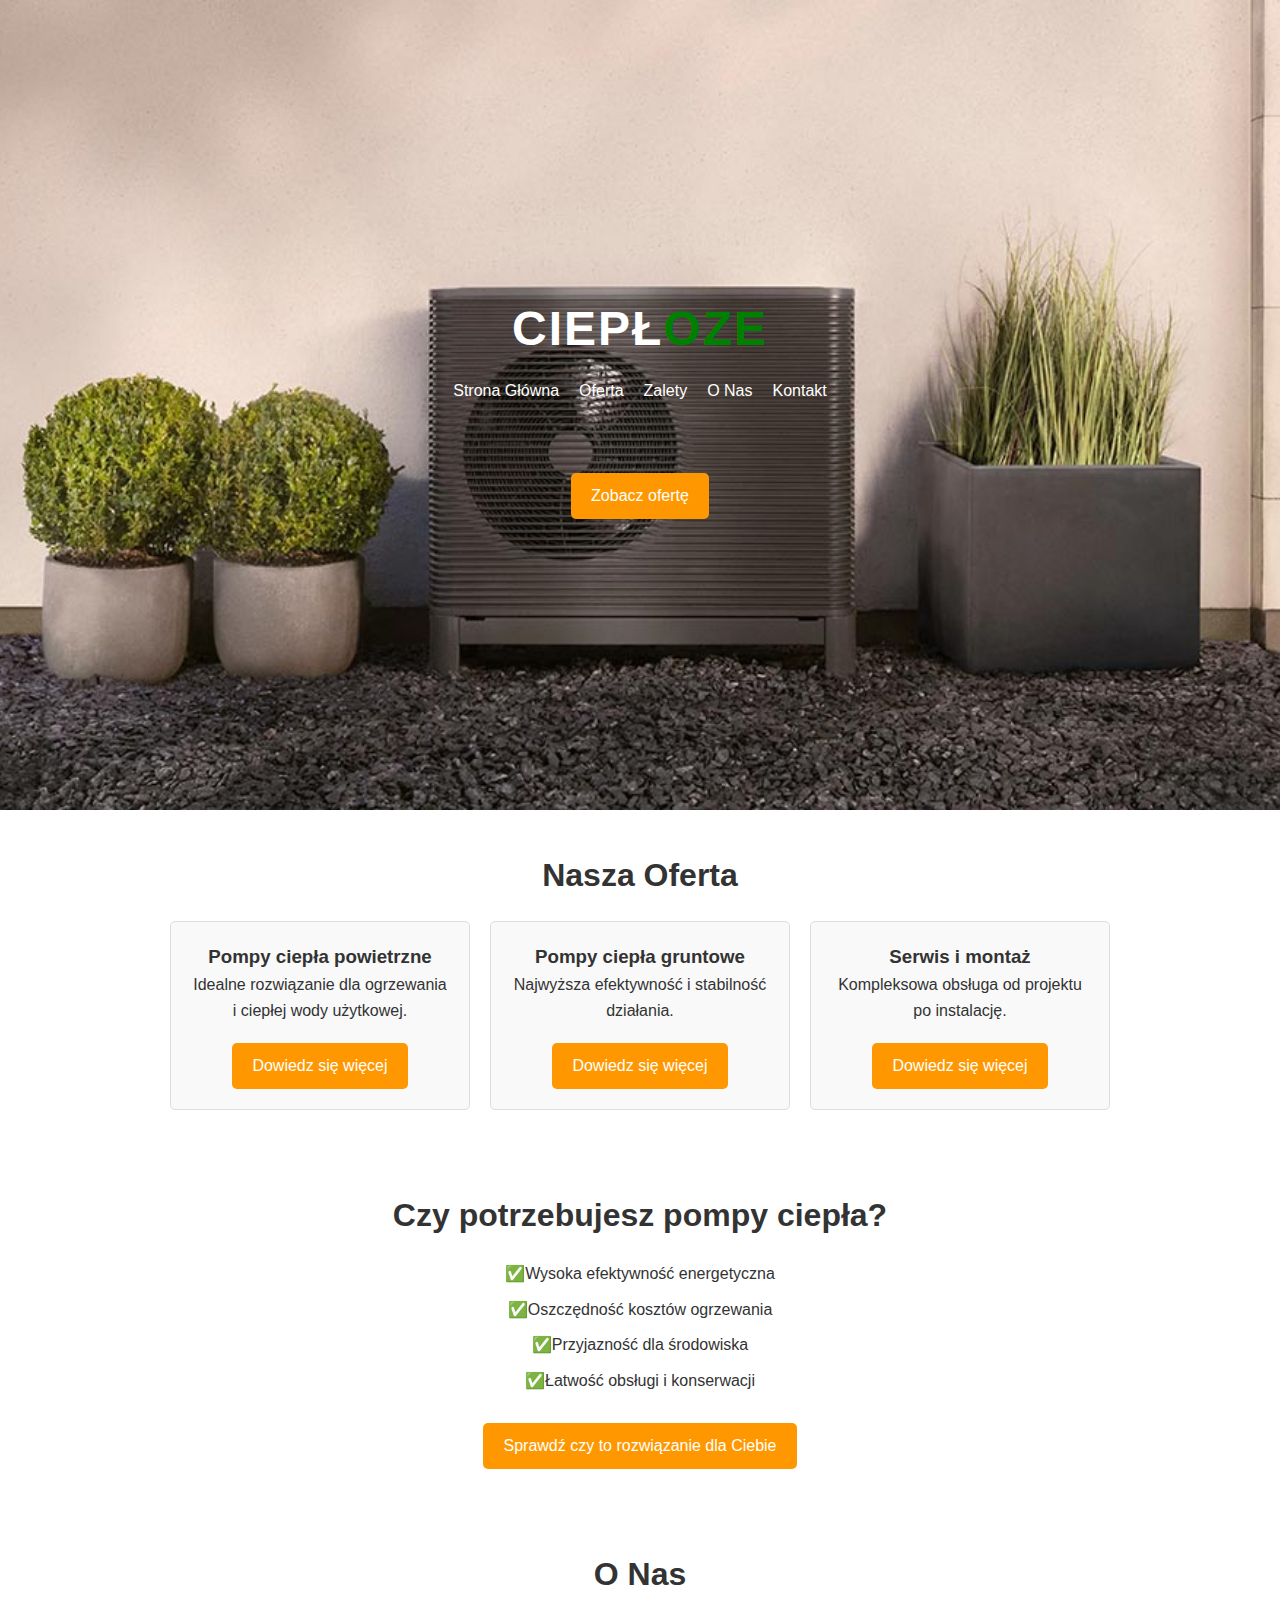
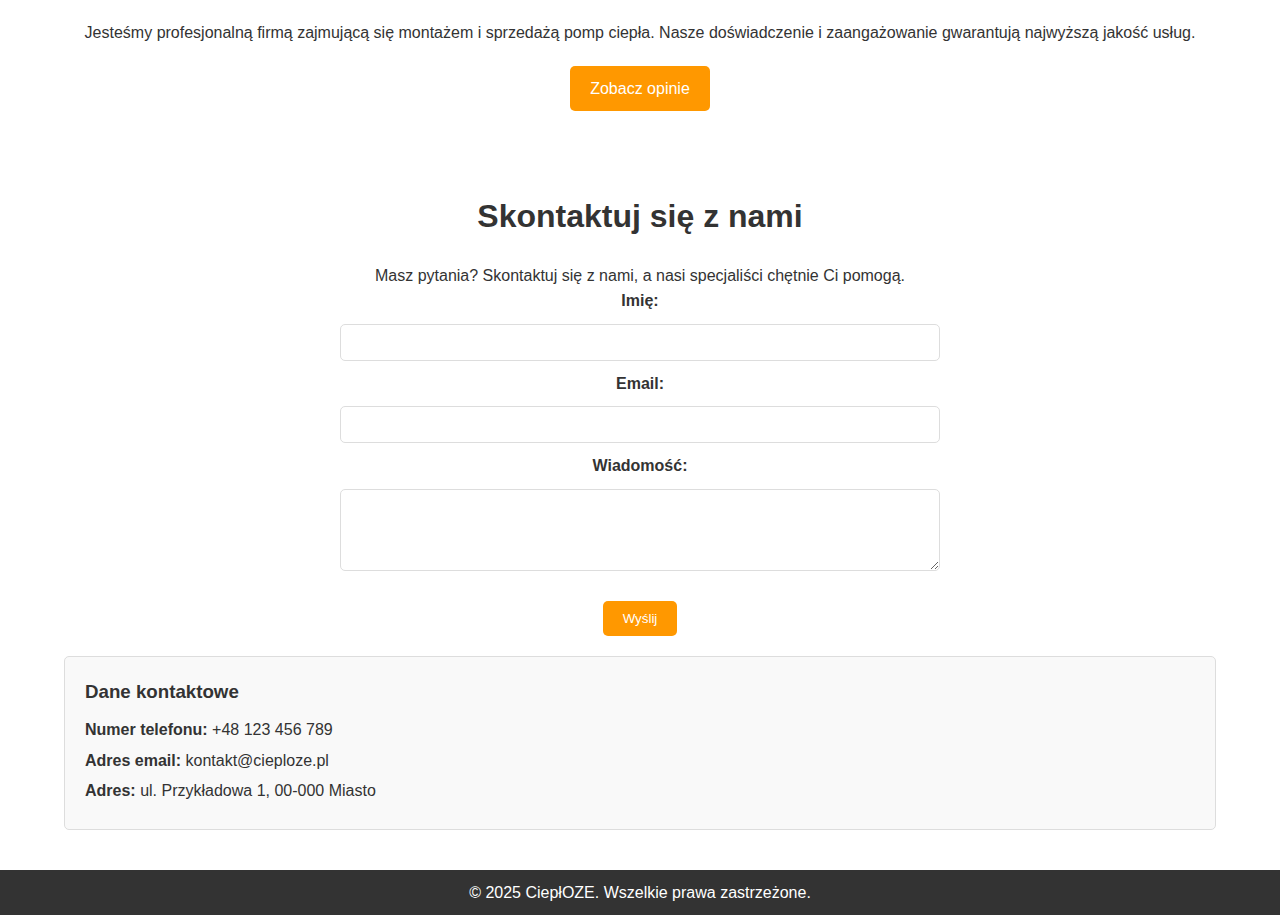
==== commit b00cdd67: "Pending changes exported from your codespace" ====
--- a/index.html
+++ b/index.html
@@ -100,7 +100,7 @@
 
     <!-- Stopka -->
     <footer>
-        <p>&copy; 2023 Ciepł<span>OZE</span>. Wszelkie prawa zastrzeżone.</p>
+        <p>&copy; 2025 Ciepł<span>OZE</span>. Wszelkie prawa zastrzeżone.</p>
     </footer>
 </body>
 </html>
